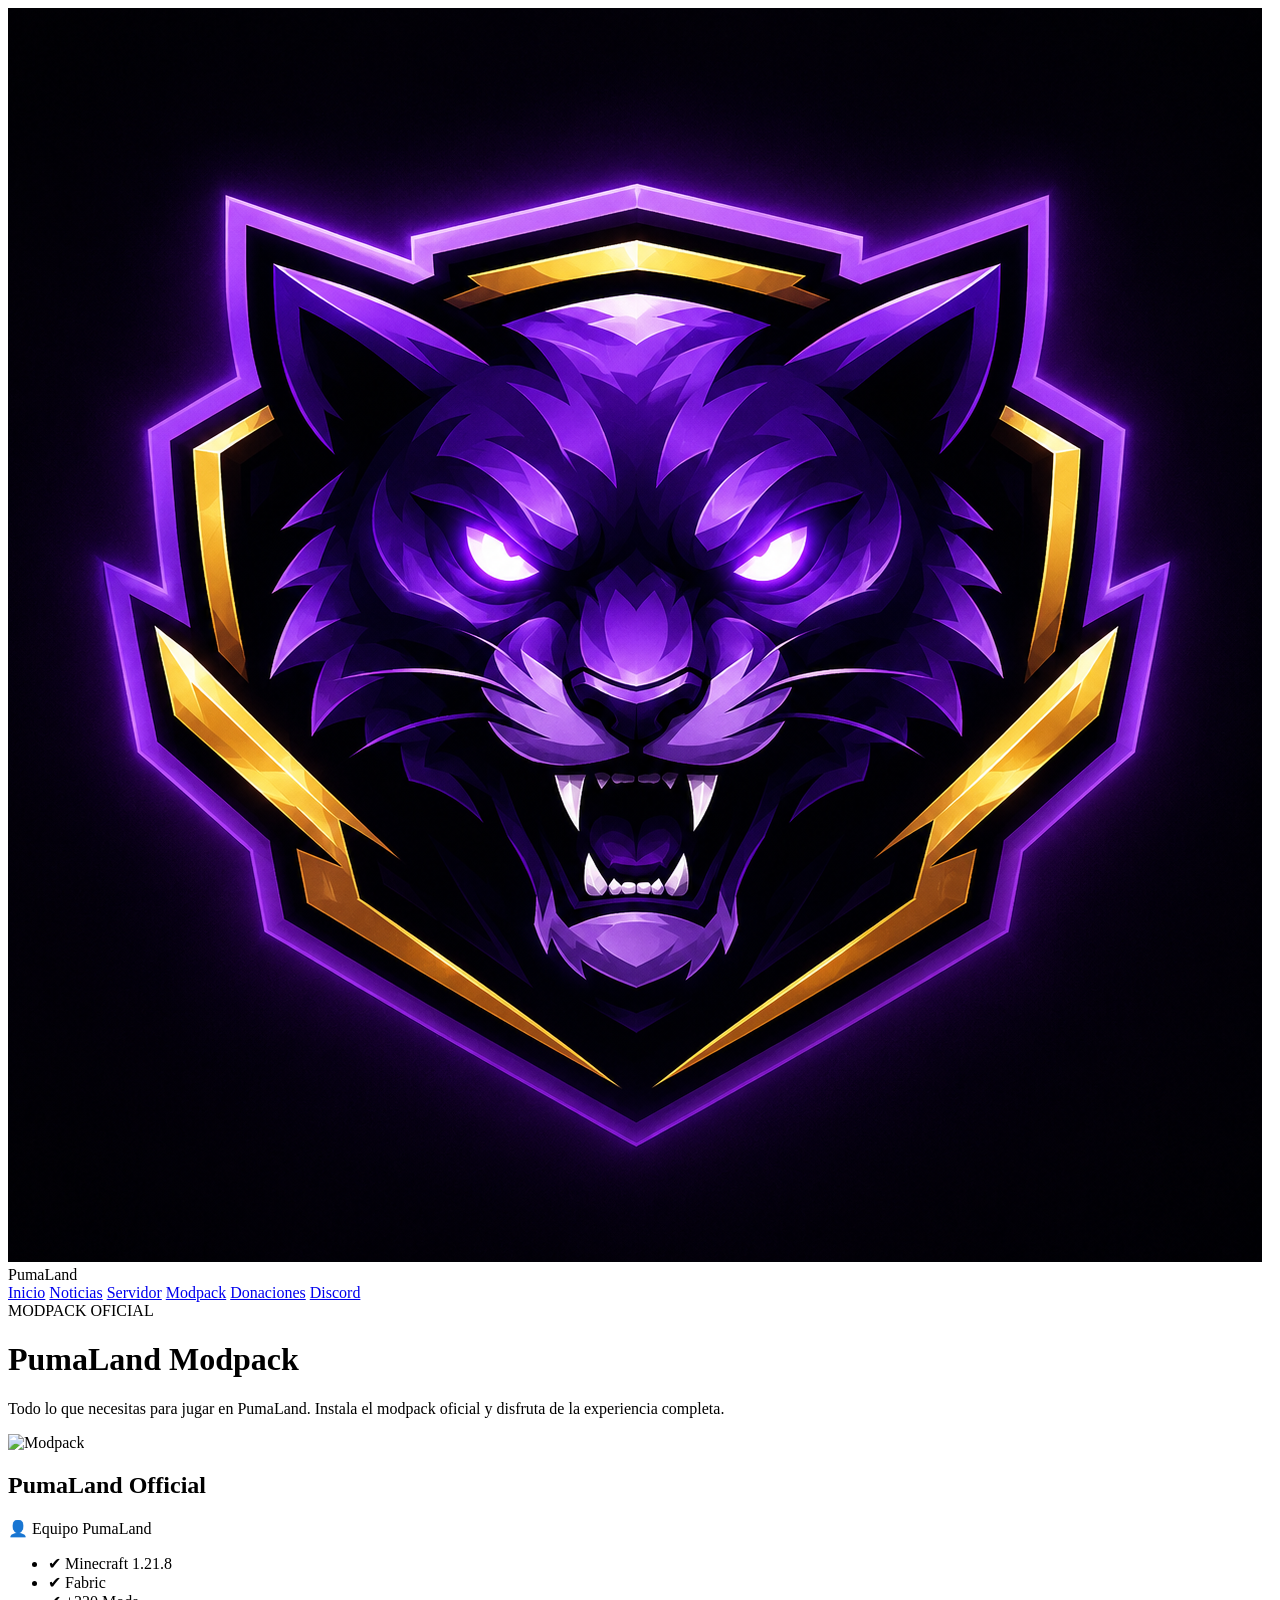
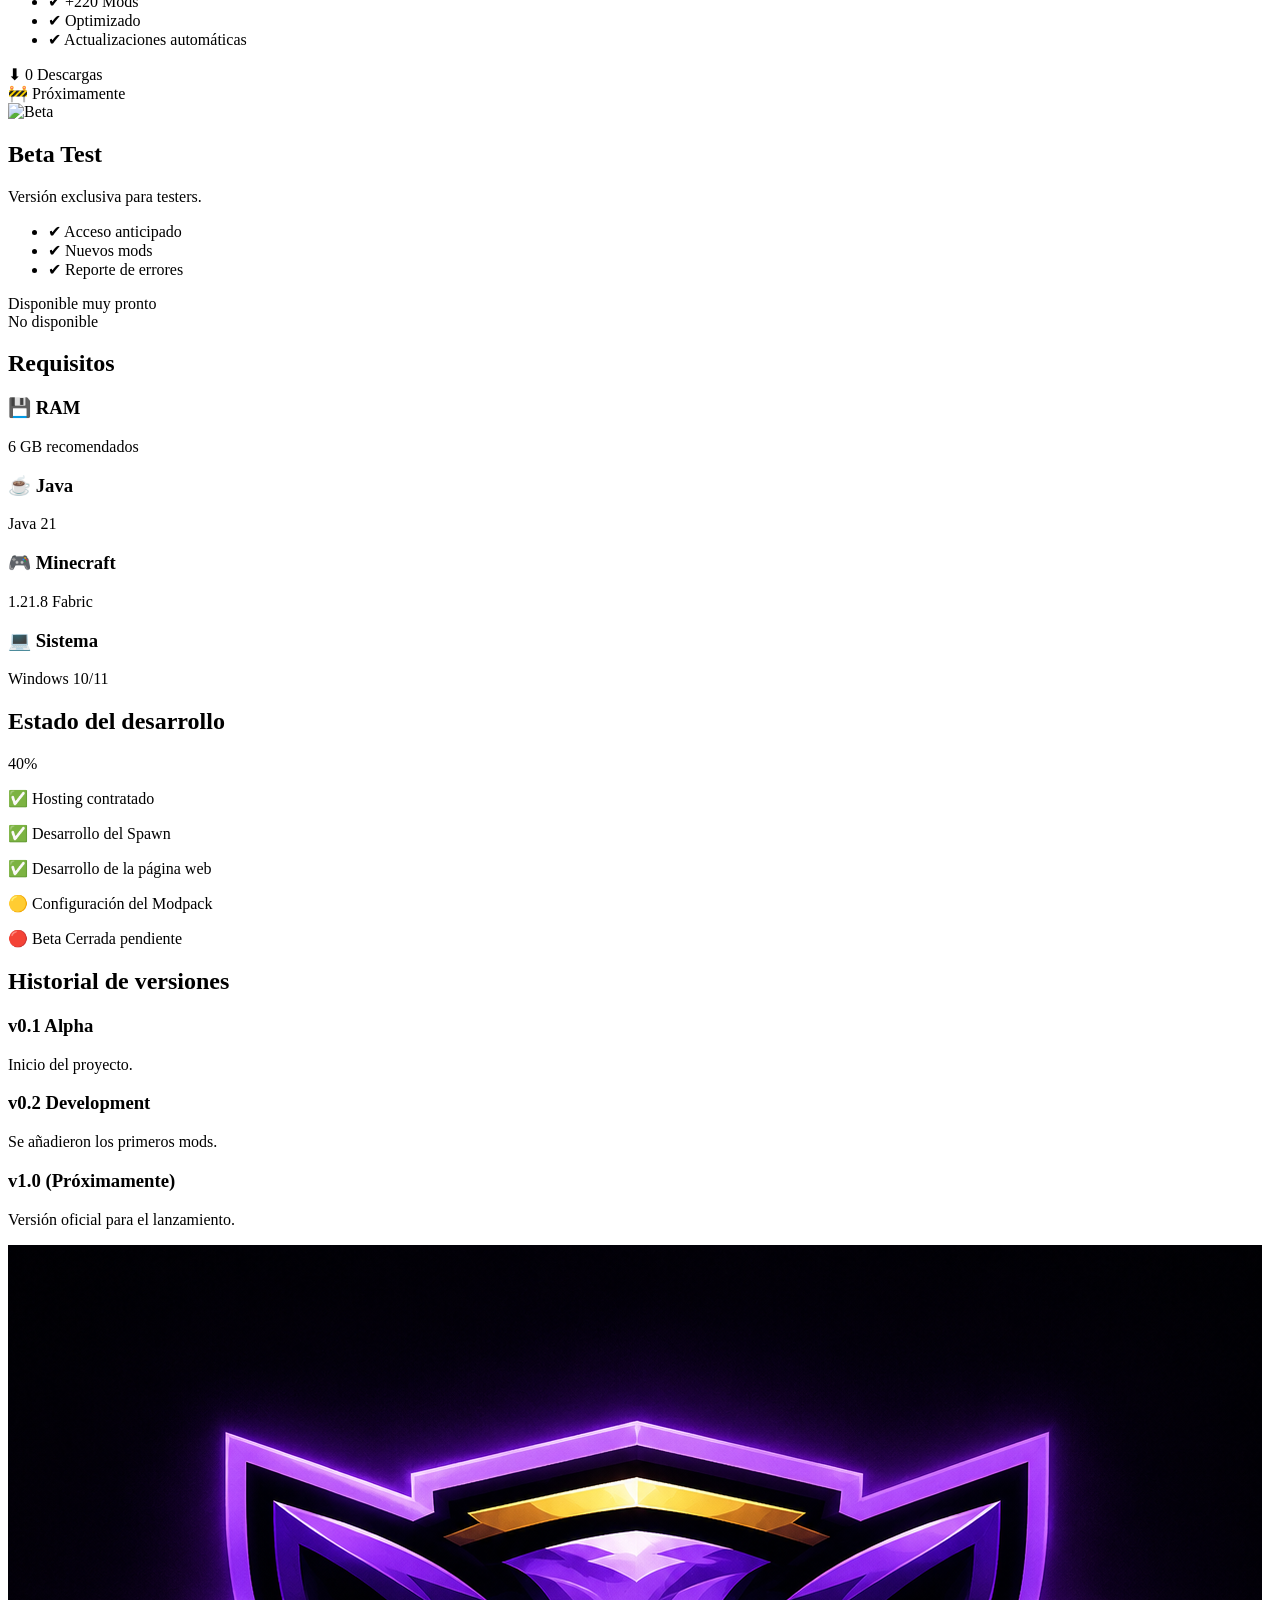
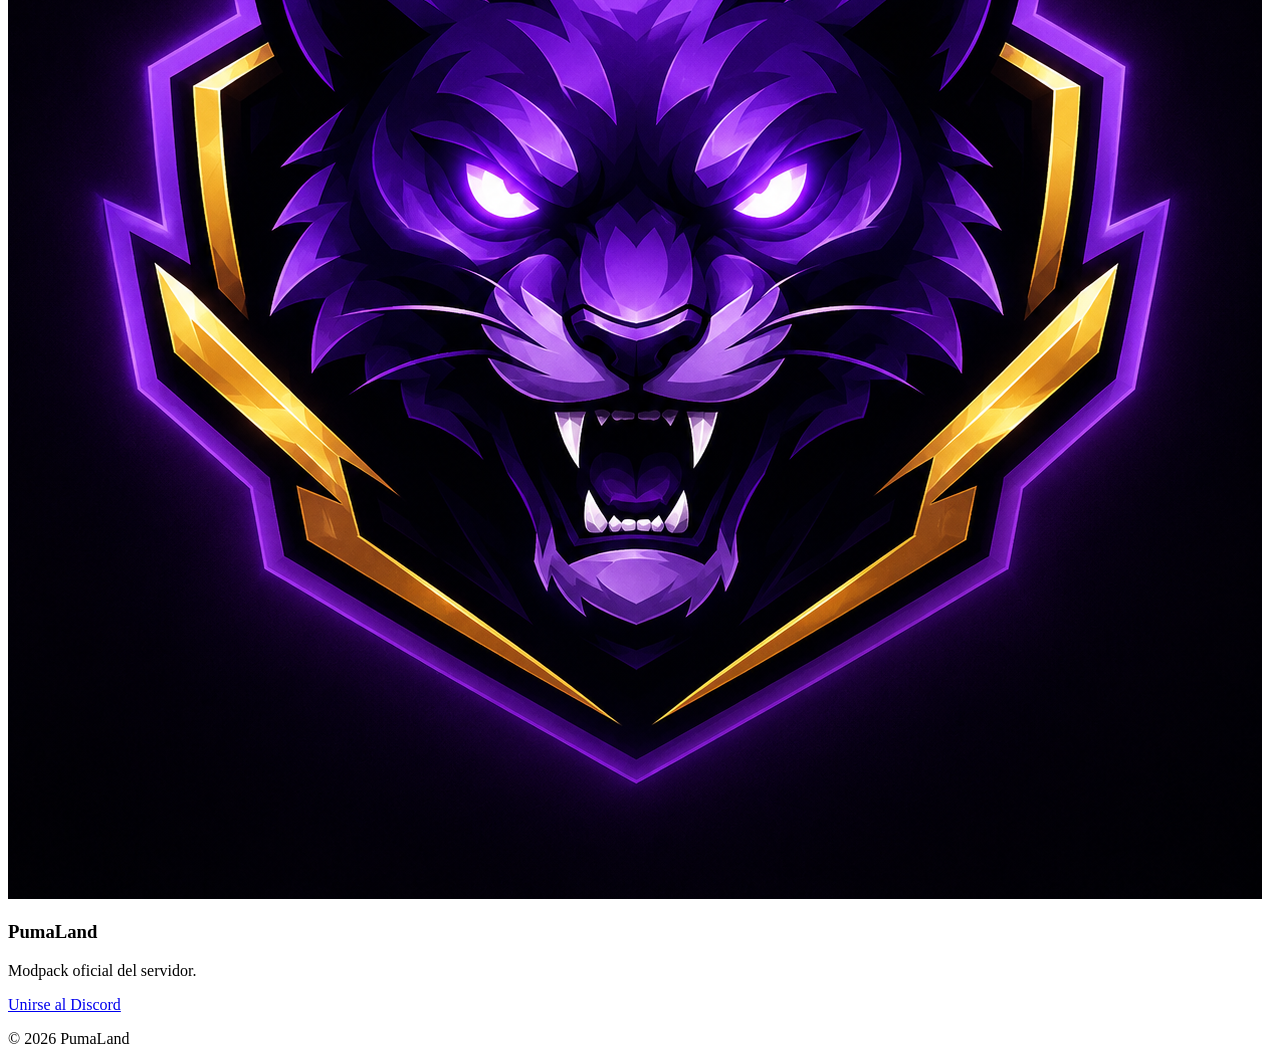
==== modpack.html @ 23002d40 "Create modpack.html for PumaLand modpack page This HTML file serves as the main page for the PumaLan" ====
<!DOCTYPE html>
<html lang="es">

<head>

<meta charset="UTF-8">

<meta name="viewport" content="width=device-width, initial-scale=1.0">

<title>Modpack | PumaLand</title>

<link rel="icon" href="assets/favicon.png">

<link rel="stylesheet" href="modpack.css">

</head>

<body>

<!-- NAVBAR -->

<nav>

<div class="logo">

<img src="assets/logopumaland.png" alt="PumaLand">

<span>PumaLand</span>

</div>

<div class="menu">

<a href="index.html">Inicio</a>

<a href="noticias.html">Noticias</a>

<a href="servidor.html">Servidor</a>

<a class="active" href="modpack.html">Modpack</a>

<a href="donaciones.html">Donaciones</a>

<a class="discord" href="https://discord.gg/hKS5jngKT" target="_blank">

Discord

</a>

</div>

</nav>

<!-- HEADER -->

<header class="hero">

<span class="tag">

MODPACK OFICIAL

</span>

<h1>

PumaLand Modpack

</h1>

<p>

Todo lo que necesitas para jugar en PumaLand.
Instala el modpack oficial y disfruta de la experiencia completa.

</p>

</header>

<!-- TARJETAS -->

<section class="cards">

<div class="card">

<img src="assets/modpack-banner.png" alt="Modpack">

<div class="contenido">

<h2>PumaLand Official</h2>

<p>

👤 Equipo PumaLand

</p>

<ul>

<li>✔ Minecraft 1.21.8</li>

<li>✔ Fabric</li>

<li>✔ +220 Mods</li>

<li>✔ Optimizado</li>

<li>✔ Actualizaciones automáticas</li>

</ul>

<div class="descargas">

⬇ 0 Descargas

</div>

<a class="download disabled">

🚧 Próximamente

</a>

</div>

</div>

<div class="card">

<img src="assets/modpack2.png" alt="Beta">

<div class="contenido">

<h2>Beta Test</h2>

<p>

Versión exclusiva para testers.

</p>

<ul>

<li>✔ Acceso anticipado</li>

<li>✔ Nuevos mods</li>

<li>✔ Reporte de errores</li>

</ul>

<div class="descargas">

Disponible muy pronto

</div>

<a class="download disabled">

No disponible

</a>

</div>

</div>

</section>

<!-- INFORMACIÓN -->

<section class="info">

<h2>Requisitos</h2>

<div class="grid">

<div class="info-card">

<h3>💾 RAM</h3>

<p>

6 GB recomendados

</p>

</div>

<div class="info-card">

<h3>☕ Java</h3>

<p>

Java 21

</p>

</div>

<div class="info-card">

<h3>🎮 Minecraft</h3>

<p>

1.21.8 Fabric

</p>

</div>

<div class="info-card">

<h3>💻 Sistema</h3>

<p>

Windows 10/11

</p>

</div>

</div>

</section>

<!-- DESARROLLO -->

<section class="progreso">

<h2>

Estado del desarrollo

</h2>

<div class="barra">

<div class="relleno">

40%

</div>

</div>

<div class="lista">

<p>✅ Hosting contratado</p>

<p>✅ Desarrollo del Spawn</p>

<p>✅ Desarrollo de la página web</p>

<p>🟡 Configuración del Modpack</p>

<p>🔴 Beta Cerrada pendiente</p>

</div>

</section>

<!-- VERSIONES -->

<section class="versiones">

<h2>

Historial de versiones

</h2>

<div class="version">

<h3>v0.1 Alpha</h3>

<p>

Inicio del proyecto.

</p>

</div>

<div class="version">

<h3>v0.2 Development</h3>

<p>

Se añadieron los primeros mods.

</p>

</div>

<div class="version">

<h3>v1.0 (Próximamente)</h3>

<p>

Versión oficial para el lanzamiento.

</p>

</div>

</section>

<!-- FOOTER -->

<footer>

<img src="assets/logopumaland.png">

<h3>PumaLand</h3>

<p>

Modpack oficial del servidor.

</p>

<a href="https://discord.gg/hKS5jngKT" target="_blank">

Unirse al Discord

</a>

<p class="copy">

© 2026 PumaLand

</p>

</footer>

</body>

</html>
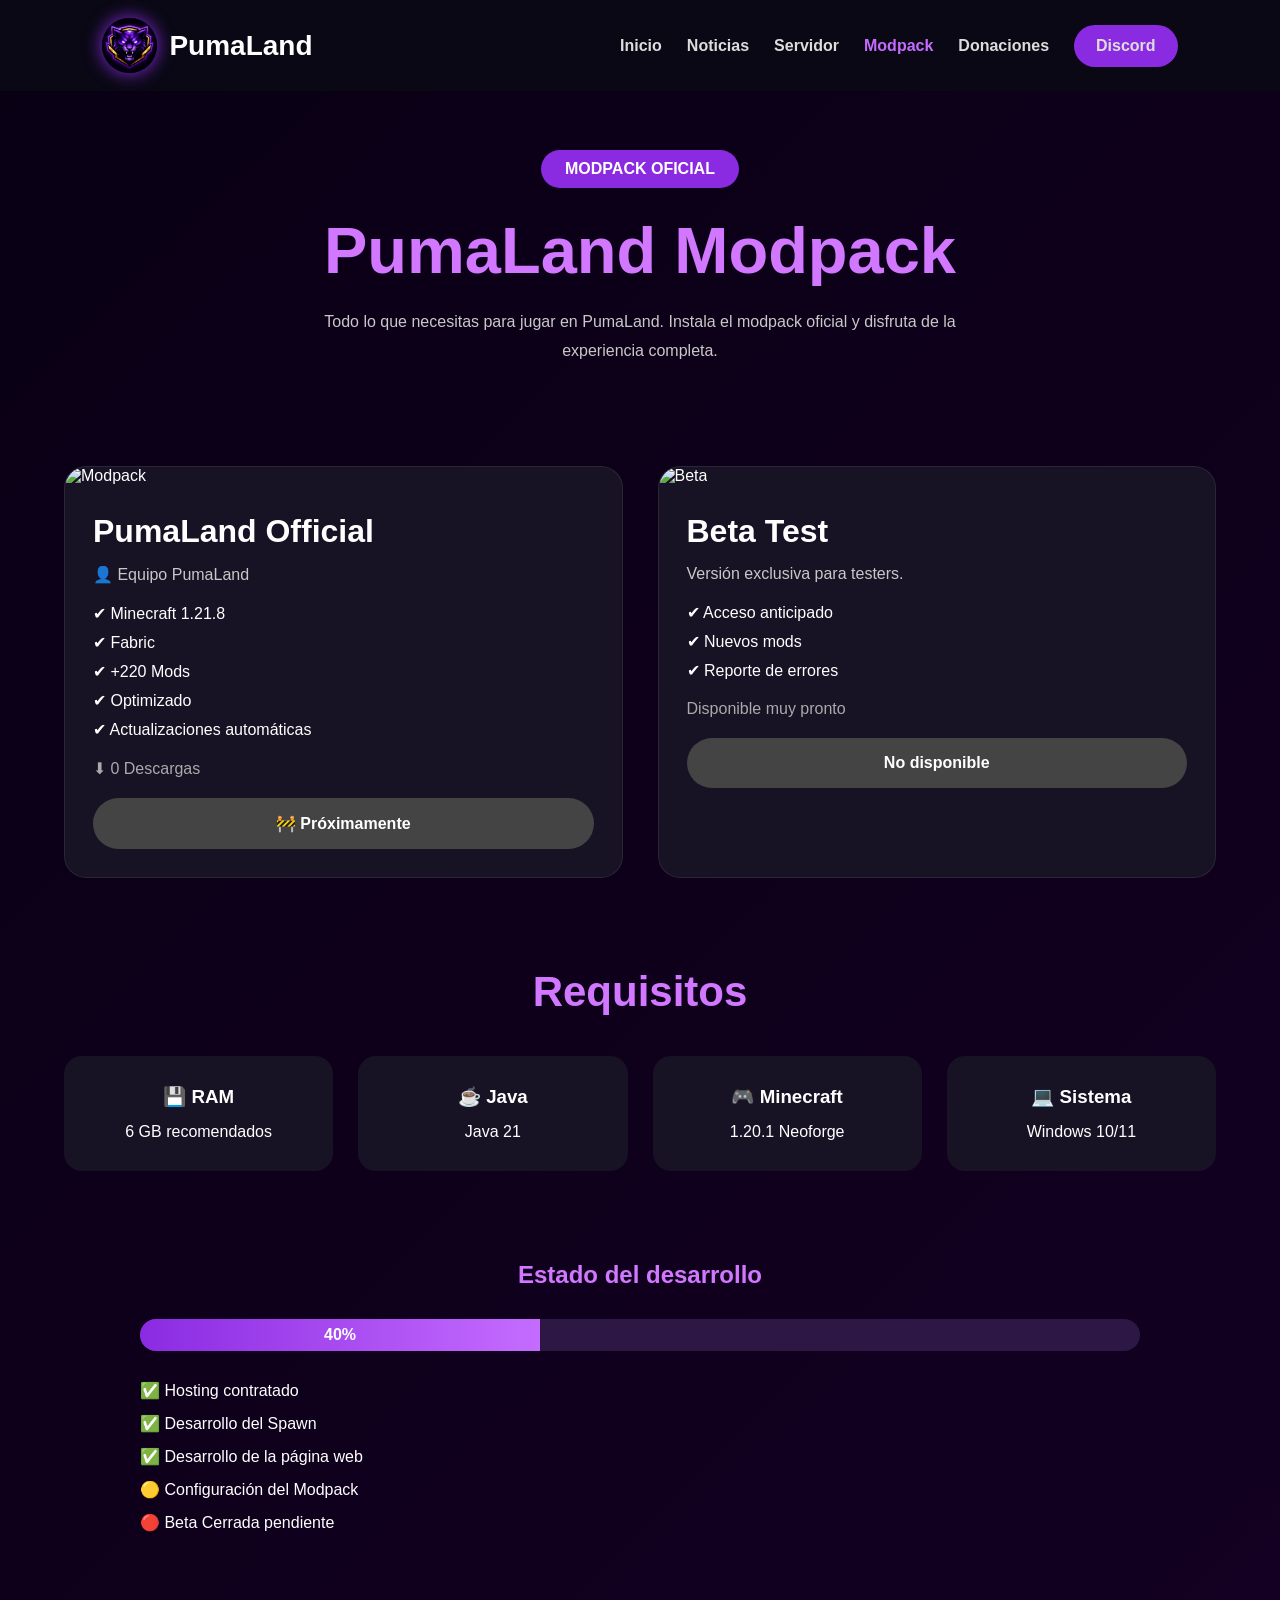
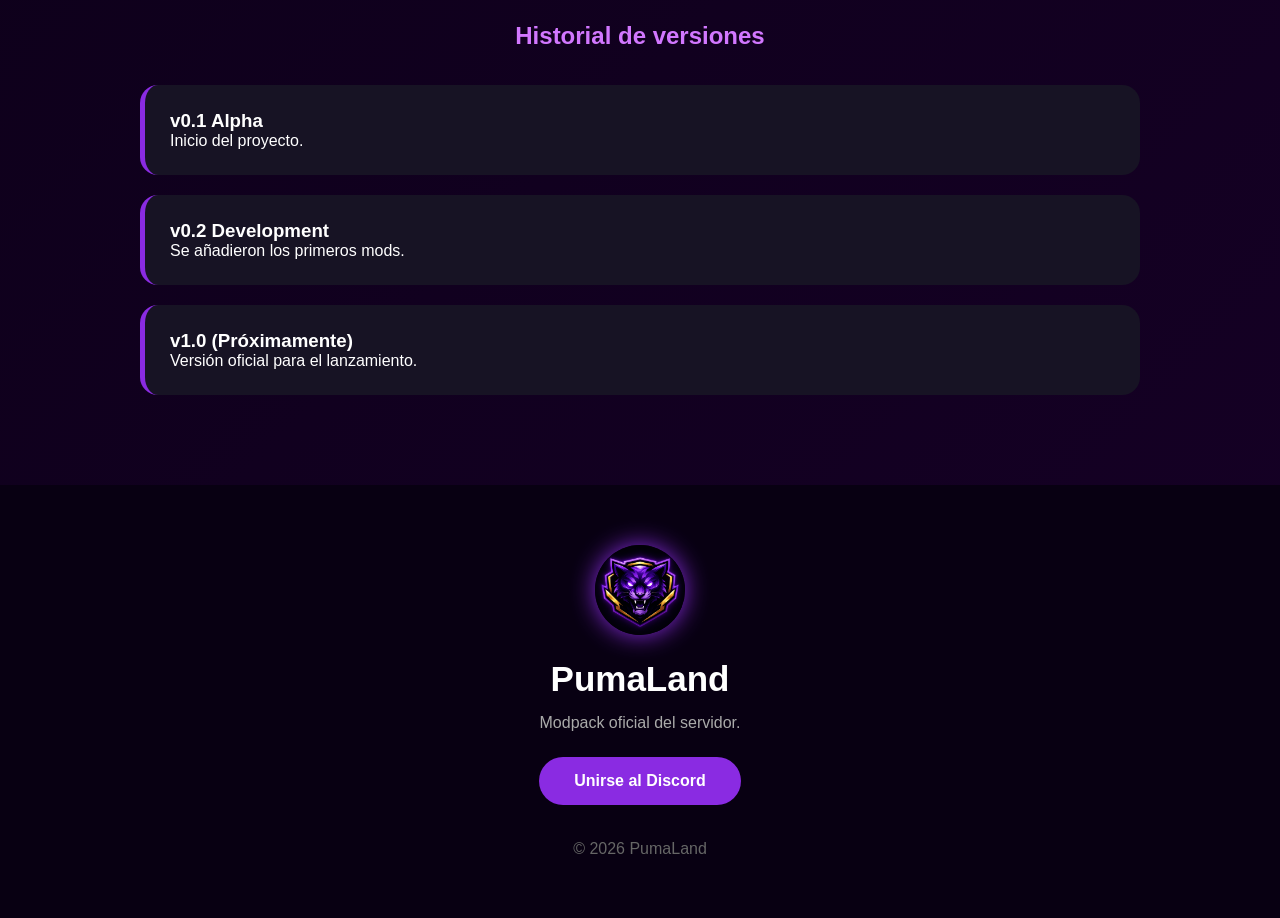
==== commit 78872cc6: "Update modpack.html" ====
--- a/modpack.html
+++ b/modpack.html
@@ -204,7 +204,7 @@
 
 <p>
 
-1.21.8 Fabric
+1.20.1 Neoforge
 
 </p>
 
--- a/modpack.css
+++ b/modpack.css
@@ -0,0 +1,488 @@
+/*=========================
+ PUMALAND - MODPACK
+==========================*/
+
+:root{
+    --bg:#090014;
+    --bg2:#160026;
+    --primary:#8a2be2;
+    --primary2:#c56cff;
+    --card:#171324;
+    --text:#ffffff;
+    --text2:#c8c8c8;
+}
+
+*{
+    margin:0;
+    padding:0;
+    box-sizing:border-box;
+}
+
+html{
+    scroll-behavior:smooth;
+}
+
+body{
+
+    font-family:Arial,Helvetica,sans-serif;
+    background:linear-gradient(135deg,var(--bg),var(--bg2));
+    color:var(--text);
+
+}
+
+/*=========================
+ NAVBAR
+==========================*/
+
+nav{
+
+    position:fixed;
+    top:0;
+    width:100%;
+    padding:18px 8%;
+    display:flex;
+    justify-content:space-between;
+    align-items:center;
+    background:rgba(10,10,20,.85);
+    backdrop-filter:blur(12px);
+    z-index:999;
+
+}
+
+.logo{
+
+    display:flex;
+    align-items:center;
+    gap:12px;
+
+}
+
+.logo img{
+
+    width:55px;
+    border-radius:50%;
+    box-shadow:0 0 18px var(--primary);
+
+}
+
+.logo span{
+
+    font-size:28px;
+    font-weight:bold;
+
+}
+
+.menu{
+
+    display:flex;
+    align-items:center;
+    gap:25px;
+
+}
+
+.menu a{
+
+    color:#ddd;
+    text-decoration:none;
+    transition:.3s;
+    font-weight:bold;
+
+}
+
+.menu a:hover{
+
+    color:var(--primary2);
+
+}
+
+.active{
+
+    color:var(--primary2)!important;
+
+}
+
+.discord{
+
+    padding:12px 22px;
+    border-radius:30px;
+    background:var(--primary);
+
+}
+
+.discord:hover{
+
+    background:var(--primary2);
+
+}
+
+/*=========================
+ HERO
+==========================*/
+
+.hero{
+
+    padding-top:150px;
+    text-align:center;
+    padding-bottom:80px;
+
+}
+
+.tag{
+
+    display:inline-block;
+    background:var(--primary);
+    padding:10px 24px;
+    border-radius:40px;
+    font-weight:bold;
+
+}
+
+.hero h1{
+
+    font-size:65px;
+    margin-top:25px;
+    color:#d277ff;
+
+}
+
+.hero p{
+
+    max-width:700px;
+    margin:20px auto;
+    color:var(--text2);
+    line-height:1.8;
+
+}
+
+/*=========================
+ TARJETAS
+==========================*/
+
+.cards{
+
+    width:90%;
+    max-width:1300px;
+    margin:auto;
+
+    display:grid;
+    grid-template-columns:repeat(auto-fit,minmax(380px,1fr));
+    gap:35px;
+
+}
+
+.card{
+
+    background:var(--card);
+    border-radius:22px;
+    overflow:hidden;
+    transition:.35s;
+    border:1px solid rgba(255,255,255,.08);
+
+}
+
+.card:hover{
+
+    transform:translateY(-8px);
+    box-shadow:0 0 30px rgba(138,43,226,.45);
+
+}
+
+.card img{
+
+    width:100%;
+    height:220px;
+    object-fit:cover;
+
+}
+
+.contenido{
+
+    padding:28px;
+
+}
+
+.contenido h2{
+
+    font-size:32px;
+    margin-bottom:15px;
+
+}
+
+.contenido p{
+
+    color:var(--text2);
+    margin-bottom:20px;
+
+}
+
+.contenido ul{
+
+    list-style:none;
+    margin-bottom:20px;
+
+}
+
+.contenido li{
+
+    margin-bottom:10px;
+
+}
+
+.descargas{
+
+    margin:20px 0;
+    color:#aaa;
+
+}
+
+.download{
+
+    display:block;
+    text-align:center;
+    padding:16px;
+    border-radius:40px;
+    background:var(--primary);
+    color:white;
+    text-decoration:none;
+    font-weight:bold;
+    transition:.3s;
+
+}
+
+.download:hover{
+
+    background:var(--primary2);
+
+}
+
+.disabled{
+
+    background:#444;
+    cursor:not-allowed;
+
+}
+
+/*=========================
+ INFO
+==========================*/
+
+.info{
+
+    width:90%;
+    max-width:1200px;
+    margin:90px auto;
+
+}
+
+.info h2{
+
+    text-align:center;
+    margin-bottom:40px;
+    color:#d277ff;
+    font-size:42px;
+
+}
+
+.grid{
+
+    display:grid;
+    grid-template-columns:repeat(auto-fit,minmax(230px,1fr));
+    gap:25px;
+
+}
+
+.info-card{
+
+    background:var(--card);
+    padding:30px;
+    border-radius:18px;
+    text-align:center;
+    transition:.3s;
+
+}
+
+.info-card:hover{
+
+    transform:translateY(-6px);
+
+}
+
+.info-card h3{
+
+    margin-bottom:15px;
+
+}
+
+/*=========================
+ PROGRESO
+==========================*/
+
+.progreso{
+
+    width:90%;
+    max-width:1000px;
+    margin:90px auto;
+
+}
+
+.progreso h2{
+
+    text-align:center;
+    color:#d277ff;
+    margin-bottom:30px;
+
+}
+
+.barra{
+
+    height:32px;
+    background:#2d1845;
+    border-radius:30px;
+    overflow:hidden;
+
+}
+
+.relleno{
+
+    width:40%;
+    height:100%;
+    background:linear-gradient(90deg,var(--primary),var(--primary2));
+    display:flex;
+    justify-content:center;
+    align-items:center;
+    font-weight:bold;
+
+}
+
+.lista{
+
+    margin-top:30px;
+    display:grid;
+    gap:14px;
+
+}
+
+/*=========================
+ VERSIONES
+==========================*/
+
+.versiones{
+
+    width:90%;
+    max-width:1000px;
+    margin:90px auto;
+
+}
+
+.versiones h2{
+
+    text-align:center;
+    margin-bottom:35px;
+    color:#d277ff;
+
+}
+
+.version{
+
+    background:var(--card);
+    padding:25px;
+    border-left:5px solid var(--primary);
+    border-radius:18px;
+    margin-bottom:20px;
+
+}
+
+/*=========================
+ FOOTER
+==========================*/
+
+footer{
+
+    margin-top:90px;
+    background:#080012;
+    padding:60px;
+    text-align:center;
+
+}
+
+footer img{
+
+    width:90px;
+    border-radius:50%;
+    box-shadow:0 0 25px var(--primary);
+
+}
+
+footer h3{
+
+    margin-top:20px;
+    font-size:35px;
+
+}
+
+footer p{
+
+    margin-top:15px;
+    color:#aaa;
+
+}
+
+footer a{
+
+    display:inline-block;
+    margin-top:25px;
+    padding:15px 35px;
+    background:var(--primary);
+    border-radius:40px;
+    color:white;
+    text-decoration:none;
+    font-weight:bold;
+
+}
+
+footer a:hover{
+
+    background:var(--primary2);
+
+}
+
+.copy{
+
+    margin-top:35px;
+    color:#666;
+
+}
+
+/*=========================
+ RESPONSIVE
+==========================*/
+
+@media(max-width:900px){
+
+nav{
+
+    flex-direction:column;
+    gap:20px;
+
+}
+
+.menu{
+
+    flex-wrap:wrap;
+    justify-content:center;
+
+}
+
+.hero h1{
+
+    font-size:45px;
+
+}
+
+.cards{
+
+    grid-template-columns:1fr;
+
+}
+
+}
